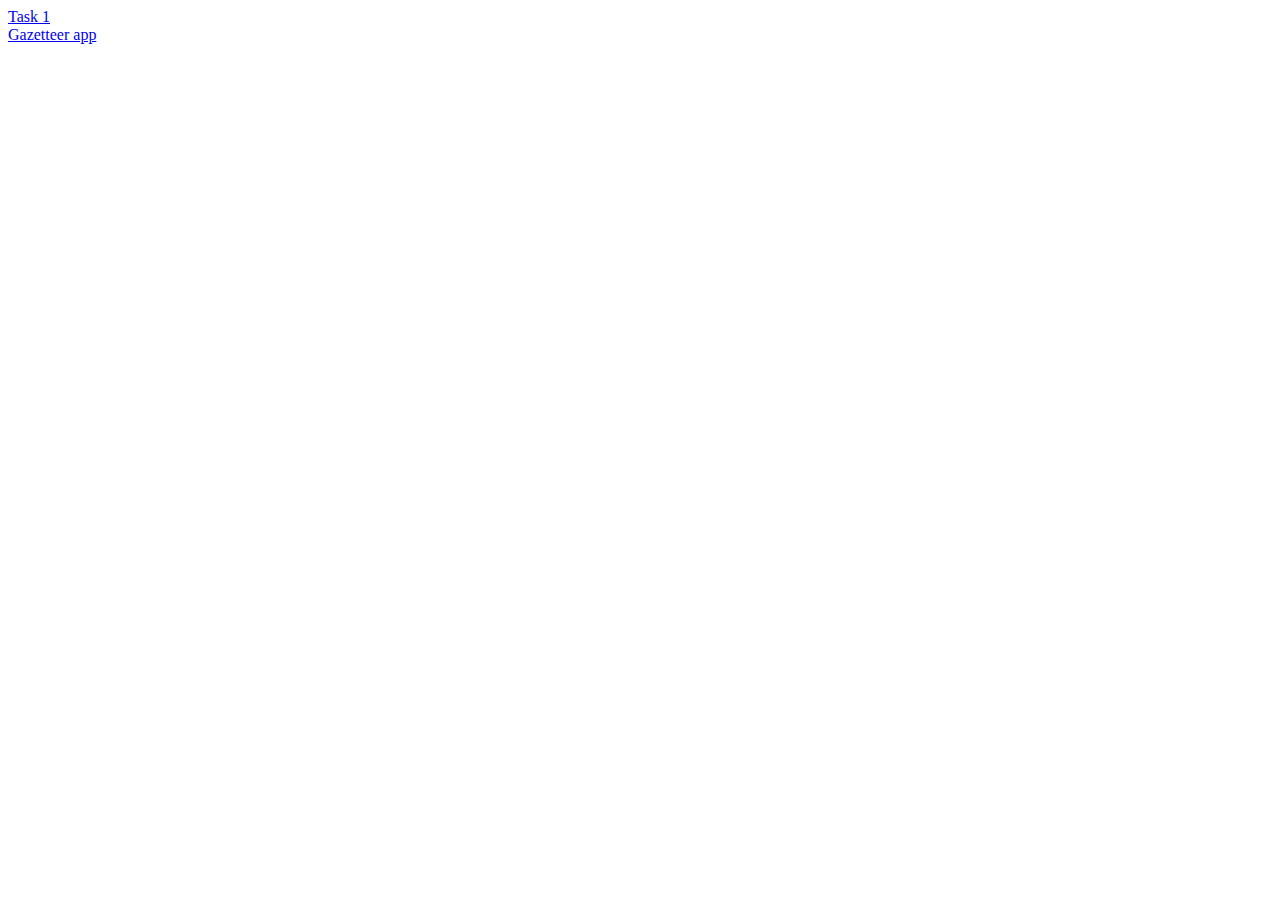
==== index.html @ db3f6756 "Initial commit" ====
<!DOCTYPE html>
<html lang="en">
<head>
    <meta charset="UTF-8">
    <meta http-equiv="X-UA-Compatible" content="IE=edge">
    <meta name="viewport" content="width=device-width, initial-scale=1.0">
    <title>Document</title>
</head>
<body>
    <a href="task1/index.html">Task 1</a>
    <br>
    <a href="gazetteer/index.html">Gazetteer app</a>
</body>
</html>
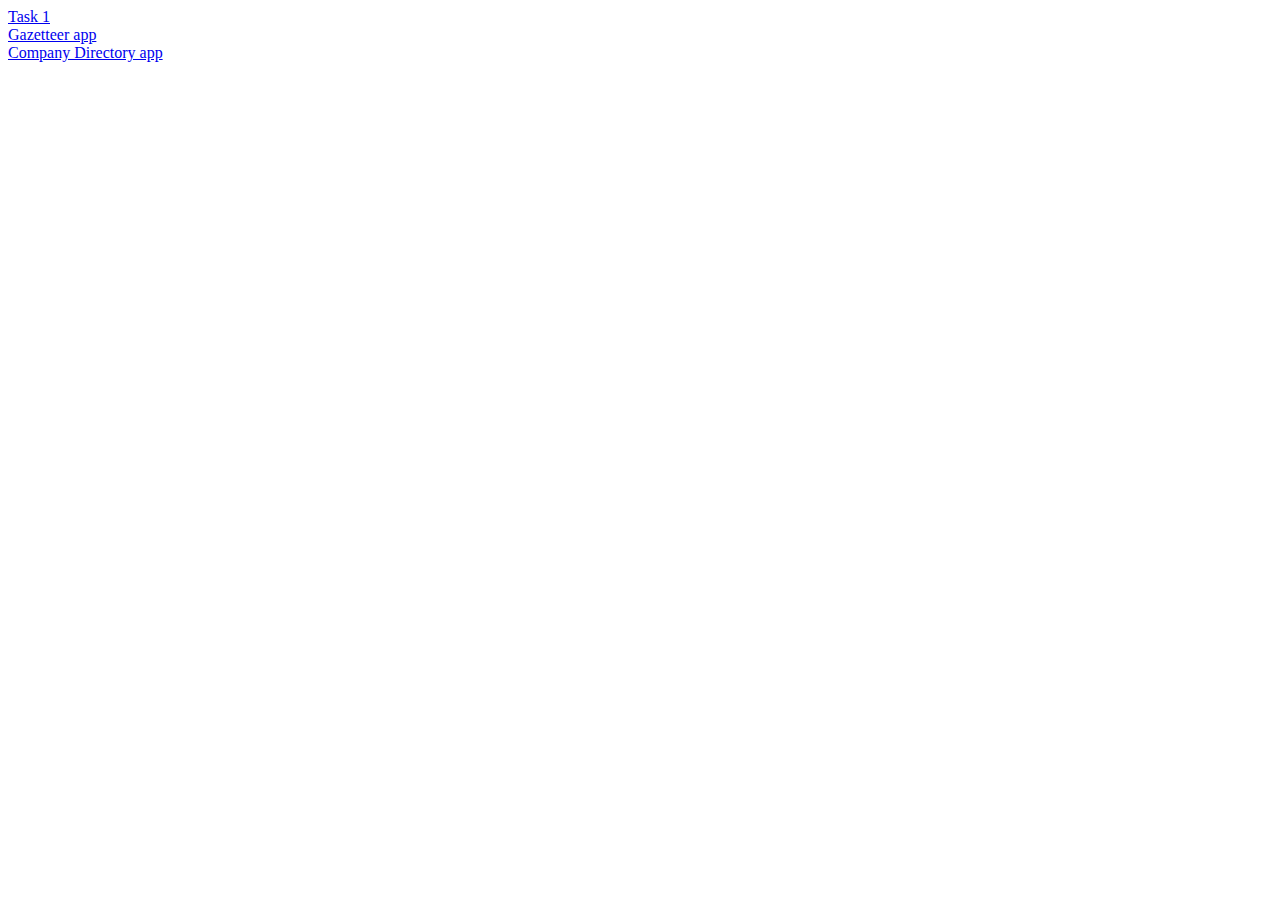
==== commit e473dfc3: "update homepage" ====
--- a/index.html
+++ b/index.html
@@ -7,8 +7,10 @@
     <title>Document</title>
 </head>
 <body>
-    <a href="task1/index.html">Task 1</a>
+    <a href="initialproject/index.html">Task 1</a>
     <br>
-    <a href="gazetteer/index.html">Gazetteer app</a>
+    <a href="gazetteerproject/index.html">Gazetteer app</a>
+    <br>
+    <a href="directoryproject/index.html">Company Directory app</a>
 </body>
 </html>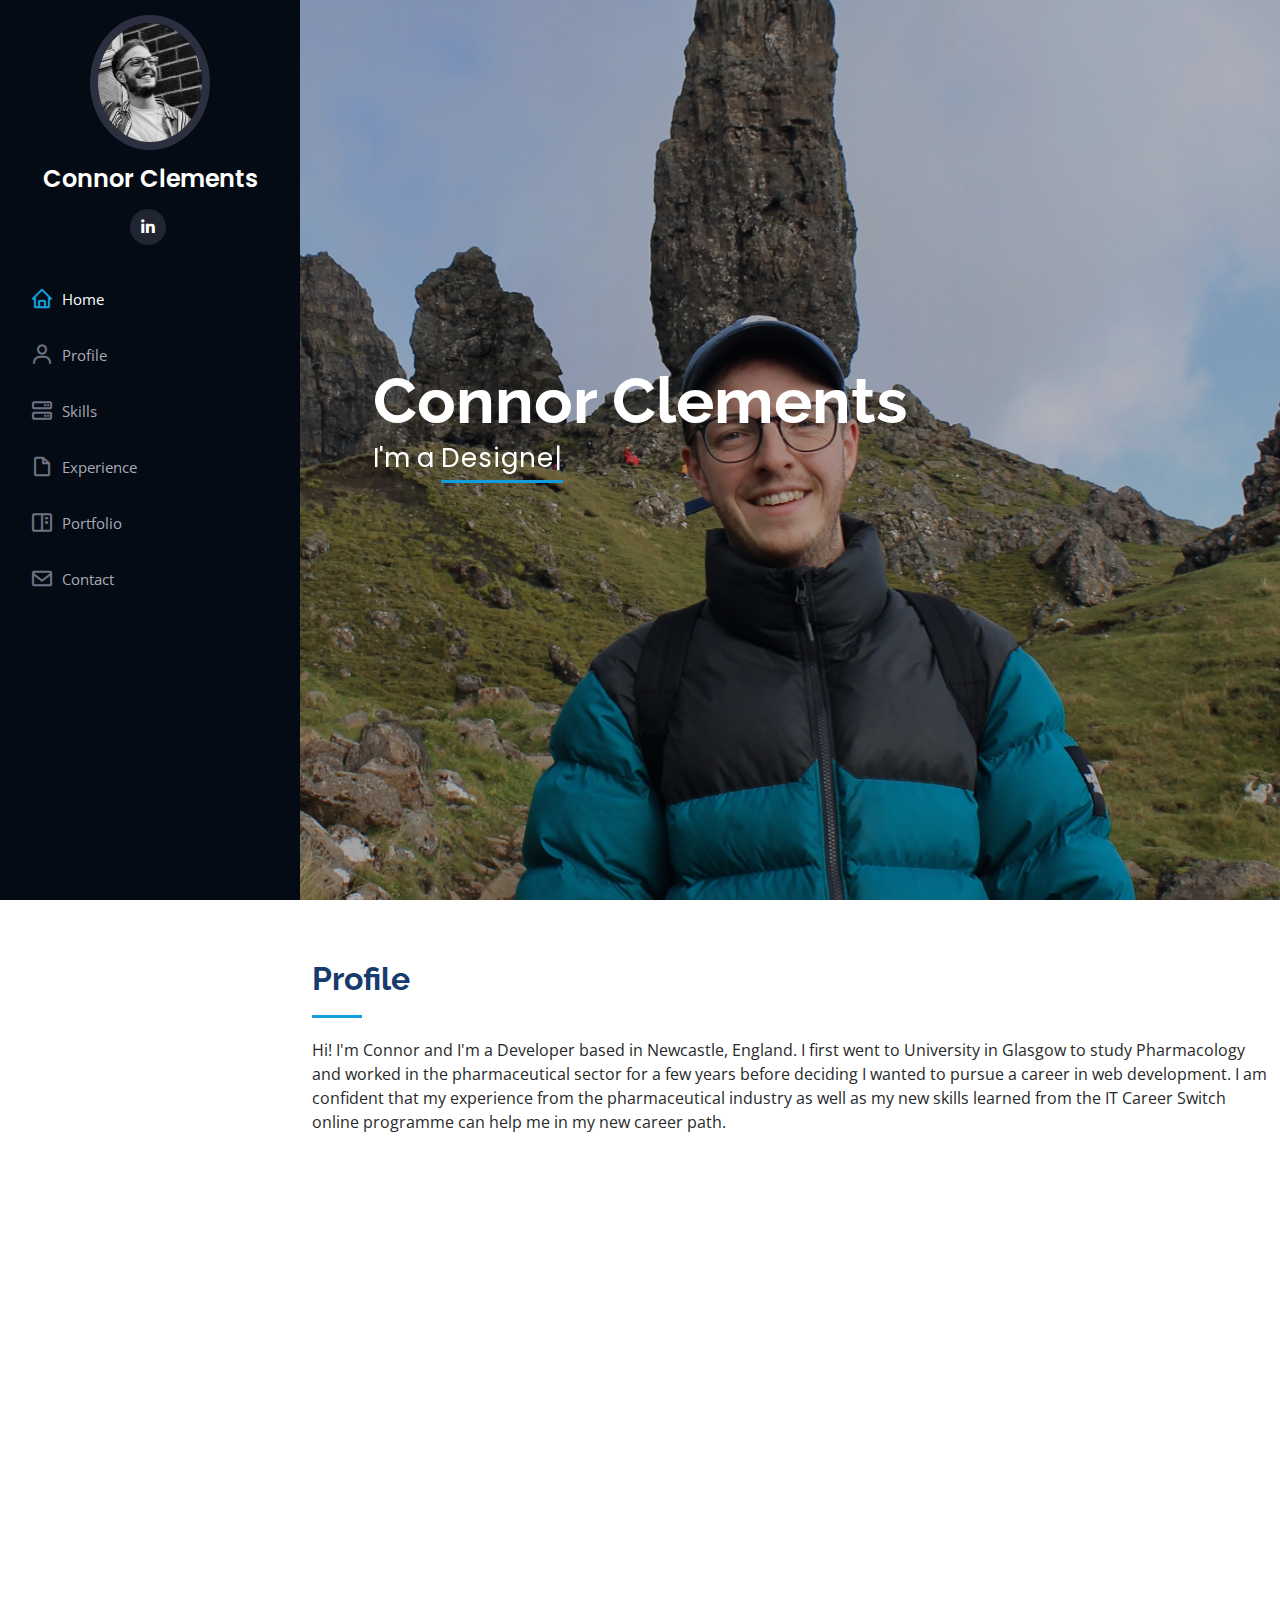
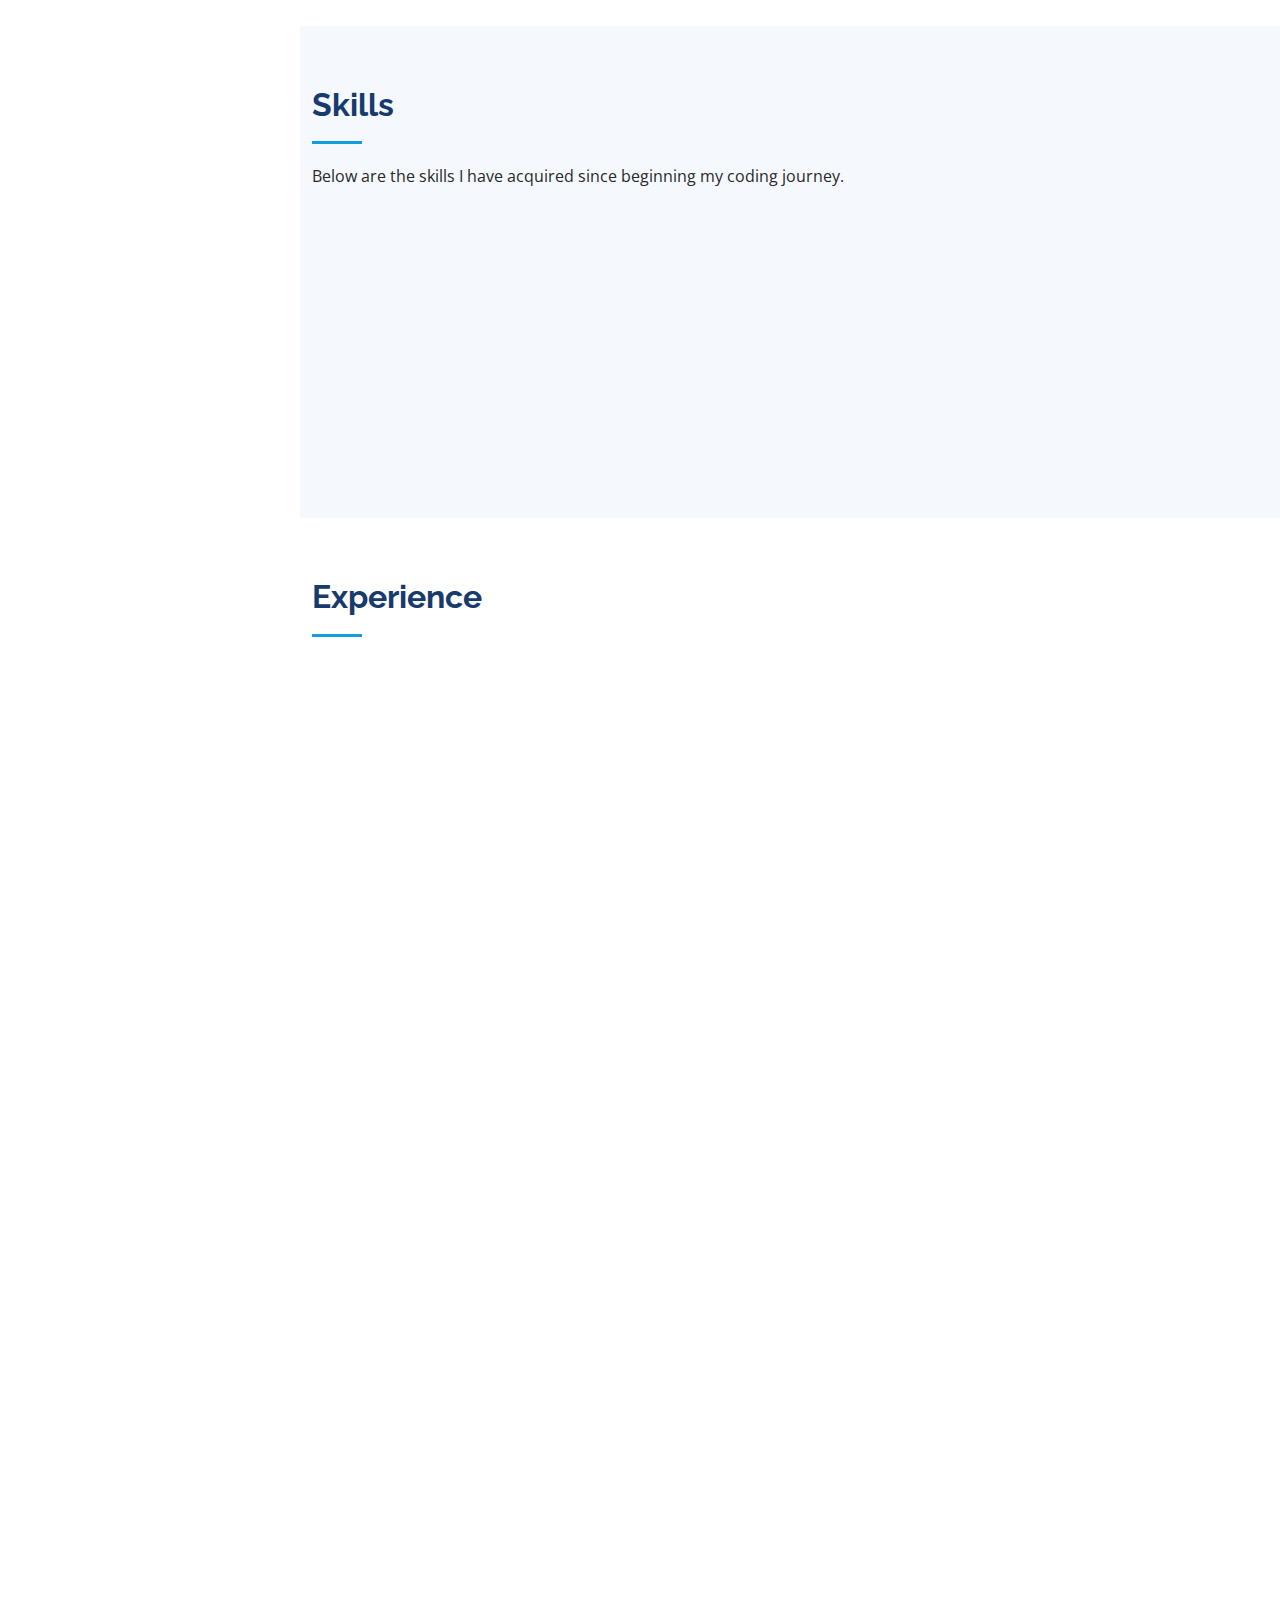
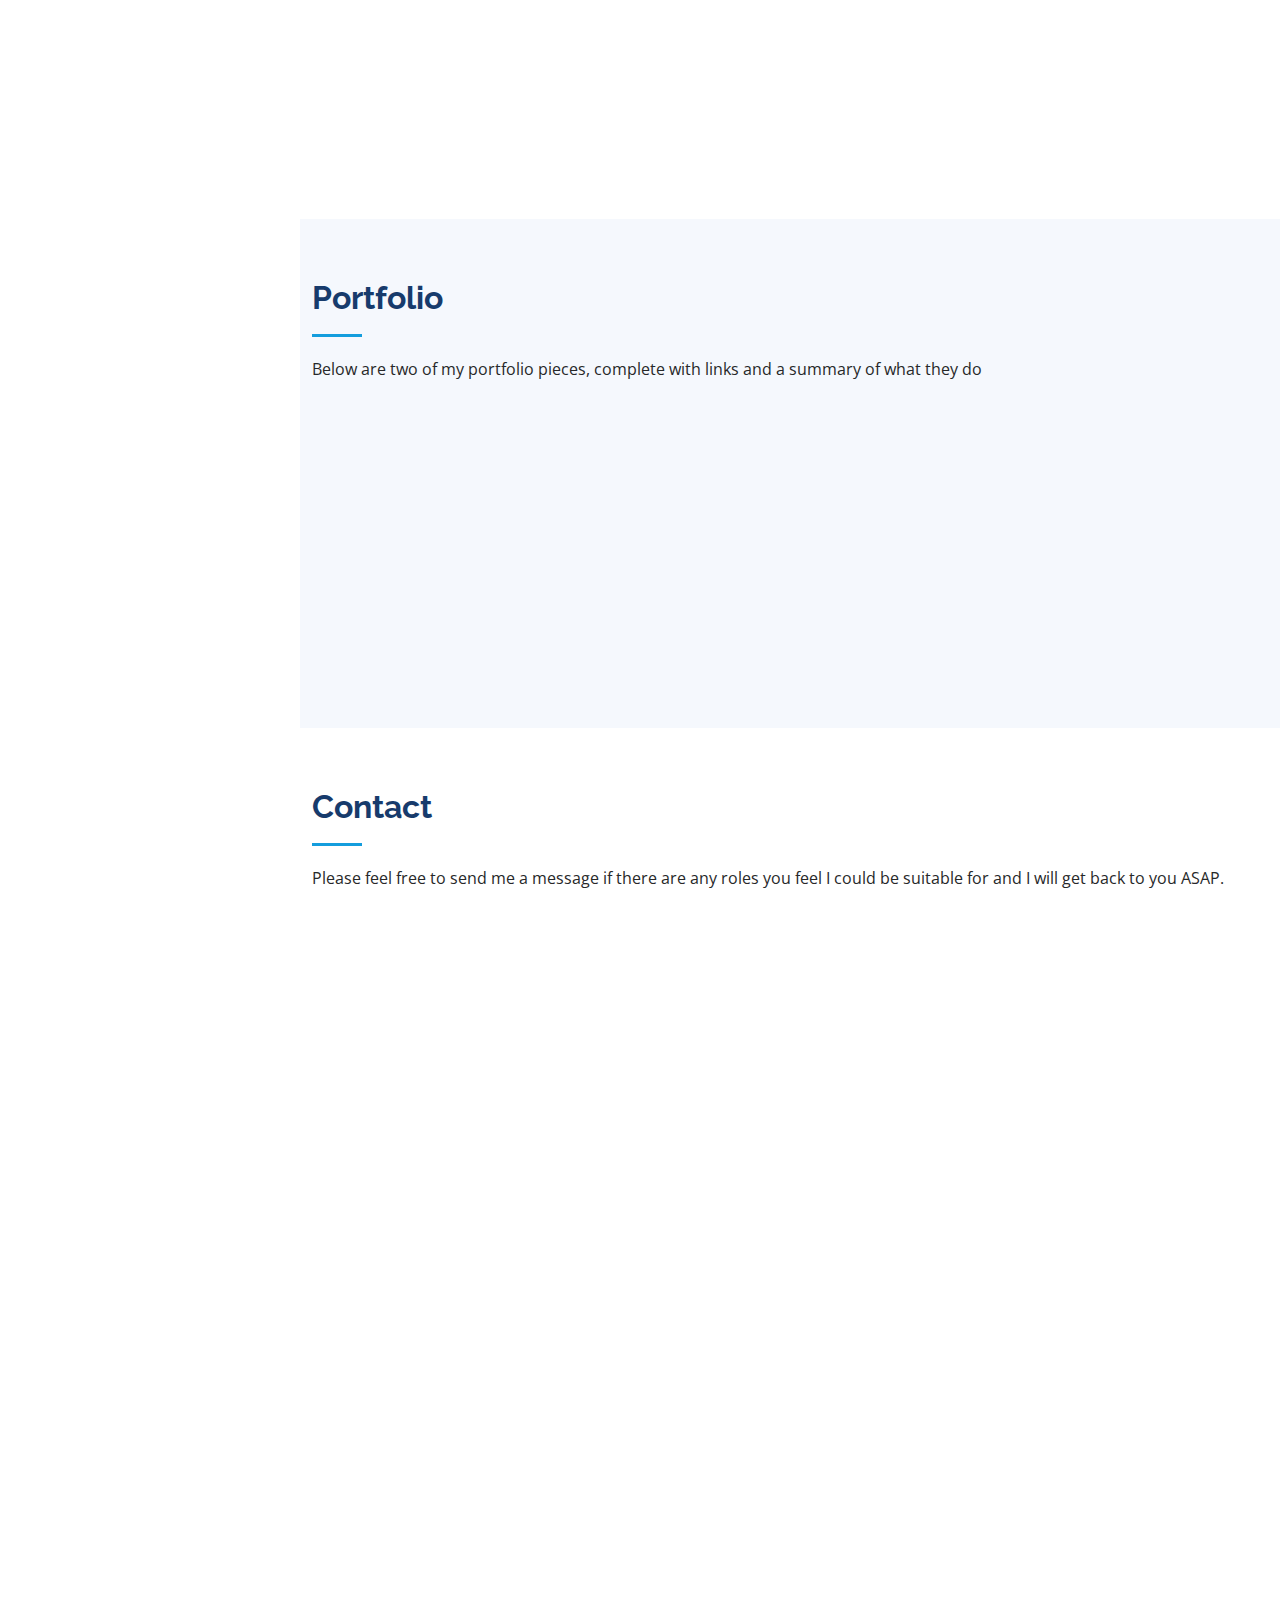
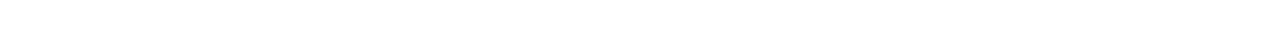
==== commit b1e832ec: "adding showcase site" ====
--- a/index.html
+++ b/index.html
@@ -1,16 +1,396 @@
 <!DOCTYPE html>
 <html lang="en">
+
 <head>
-    <meta charset="UTF-8">
-    <meta http-equiv="X-UA-Compatible" content="IE=edge">
-    <meta name="viewport" content="width=device-width, initial-scale=1.0">
-    <title>Document</title>
+  <meta charset="utf-8">
+  <meta content="width=device-width, initial-scale=1.0" name="viewport">
+
+  <title>Connor Clements - Portfolio Website</title>
+  <meta content="" name="description">
+  <meta content="" name="keywords">
+
+  <!-- Favicons -->
+  <link href="assets/img/favicon.png" rel="icon">
+  <link href="assets/img/apple-touch-icon.png" rel="apple-touch-icon">
+
+  <!-- Google Fonts -->
+  <link href="https://fonts.googleapis.com/css?family=Open+Sans:300,300i,400,400i,600,600i,700,700i|Raleway:300,300i,400,400i,500,500i,600,600i,700,700i|Poppins:300,300i,400,400i,500,500i,600,600i,700,700i" rel="stylesheet">
+
+  <!-- Vendor CSS Files -->
+  <link href="assets/vendor/aos/aos.css" rel="stylesheet">
+  <link href="assets/vendor/bootstrap/css/bootstrap.min.css" rel="stylesheet">
+  <link href="assets/vendor/bootstrap-icons/bootstrap-icons.css" rel="stylesheet">
+  <link href="assets/vendor/boxicons/css/boxicons.min.css" rel="stylesheet">
+  <link href="assets/vendor/glightbox/css/glightbox.min.css" rel="stylesheet">
+  <link href="assets/vendor/swiper/swiper-bundle.min.css" rel="stylesheet">
+  <link href="assets/css/style.css" rel="stylesheet">
 </head>
+
 <body>
-    <a href="initialproject/index.html">Task 1</a>
-    <br>
-    <a href="gazetteerproject/index.html">Gazetteer app</a>
-    <br>
-    <a href="directoryproject/index.html">Company Directory app</a>
+
+  <!-- ======= Mobile nav toggle button ======= -->
+  <i class="bi bi-list mobile-nav-toggle d-xl-none"></i>
+
+  <!-- ======= Header ======= -->
+  <header id="header">
+    <div class="d-flex flex-column">
+
+      <div class="profile">
+        <img src="assets/img/profile-img.jpg" alt="" class="img-fluid rounded-circle">
+        <h1 class="text-light"><a href="index.html">Connor Clements</a></h1>
+        <div class="social-links mt-3 text-center">
+          <a href="https://www.linkedin.com/in/connor-clements-4b74a1127/" target="_blank" class="linkedin"><i class="bx bxl-linkedin"></i></a>
+        </div>
+      </div>
+
+      <nav id="navbar" class="nav-menu navbar">
+        <ul>
+          <li><a href="#hero" class="nav-link scrollto active"><i class="bx bx-home"></i> <span>Home</span></a></li>
+          <li><a href="#profile" class="nav-link scrollto"><i class="bx bx-user"></i> <span>Profile</span></a></li>
+          <li><a href="#skills" class="nav-link scrollto"><i class="bx bx-server"></i> <span>Skills</span></a></li>
+          <li><a href="#experience" class="nav-link scrollto"><i class="bx bx-file-blank"></i> <span>Experience</span></a></li>
+          <li><a href="#portfolio" class="nav-link scrollto"><i class="bx bx-book-content"></i> <span>Portfolio</span></a></li>
+          <li><a href="#contact" class="nav-link scrollto"><i class="bx bx-envelope"></i> <span>Contact</span></a></li>
+        </ul>
+      </nav><!-- .nav-menu -->
+    </div>
+  </header><!-- End Header -->
+
+  <!-- ======= Hero Section ======= -->
+  <section id="hero" class="d-flex flex-column justify-content-center align-items-center">
+    <div class="hero-container" data-aos="fade-in">
+      <h1>Connor Clements</h1>
+      <p>I'm a <span class="typed" data-typed-items="Designer, Developer,"></span></p>
+    </div>
+  </section><!-- End Hero -->
+
+  <main id="main">
+
+    <!-- ======= About Section ======= -->
+    <section id="profile" class="profile">
+      <div class="container">
+
+        <div class="section-title">
+          <h2>Profile</h2>
+          <p>Hi! I'm Connor and I'm a Developer based in Newcastle, England. I first went to University in Glasgow to study Pharmacology and worked in the pharmaceutical sector for a few years before deciding I wanted to pursue a career in web development. I am confident that my experience from the pharmaceutical industry as well as my new skills learned from the IT Career Switch online programme can help me in my new career path.</p>
+        </div>
+
+        <div class="row">
+          <div class="col-lg-4" data-aos="fade-right">
+            <img src="assets/img/profile-img.jpg" class="img-fluid" alt="">
+          </div>
+          <div class="col-lg-8 pt-4 pt-lg-0 content" data-aos="fade-left">
+            <h3>Web Developer</h3>
+            <p class="fst-italic">
+              Below are a few facts about myself.
+            </p>
+            <div class="row">
+              <div class="col-lg-6">
+                <ul style="list-style-type: none;">
+                  <li><i class="bi bi-chevron-right"></i> <strong>Birthday:</strong> <span>19th February 1993</span></li>
+                  <li><i class="bi bi-chevron-right"></i> <strong>Website:</strong> <span>connorclements.co.uk</span></li>
+                  <li><i class="bi bi-chevron-right"></i> <strong>Phone:</strong> <span>+44 795528014</span></li>
+                  <li><i class="bi bi-chevron-right"></i> <strong>City:</strong> <span>Newcastle, England</span></li>
+                </ul>
+              </div>
+              <div class="col-lg-6">
+                <ul style="list-style-type: none;">
+                  <li><i class="bi bi-chevron-right"></i> <strong>Age:</strong> <span>28</span></li>
+                  <li><i class="bi bi-chevron-right"></i> <strong>Degrees:</strong> <span>Biochemistry and Pharmacology BSc (Hons), Life Sciences MSc</span></li>
+                  <li><i class="bi bi-chevron-right"></i> <strong>Email:</strong> <span>connor.clements@live.co.uk</span></li>
+                </ul>
+              </div>
+            </div>
+            <p>
+              In addition to the above, I spend alot of my free time with my friends and family. I am a keen runner and gym-goer, and I have signed up for the 2021 Edinburgh Marathon. Being from Scotland, I also love hiking in my spare time (weather permitting!). I like watching most sports, but in particular football, basketball, boxing and MMA. I also love reading, gaming, going to the cinema, and collecting trainers. 
+            </p>
+          </div>
+        </div>
+
+      </div>
+    </section><!-- End About Section -->
+    
+    <!-- ======= Skills Section ======= -->
+    <section id="skills" class="skills section-bg">
+      <div class="container">
+
+        <div class="section-title">
+          <h2>Skills</h2>
+          <p>Below are the skills I have acquired since beginning my coding journey. </p>
+        </div>
+
+        <div class="row skills-content">
+
+          <div class="col-lg-6" data-aos="fade-up">
+
+            <div class="progress">
+              <span class="skill">HTML <i class="val">90%</i></span>
+              <div class="progress-bar-wrap">
+                <div class="progress-bar" role="progressbar" aria-valuenow="90" aria-valuemin="0" aria-valuemax="100"></div>
+              </div>
+            </div>
+
+            <div class="progress">
+              <span class="skill">CSS <i class="val">90%</i></span>
+              <div class="progress-bar-wrap">
+                <div class="progress-bar" role="progressbar" aria-valuenow="90" aria-valuemin="0" aria-valuemax="100"></div>
+              </div>
+            </div>
+
+            <div class="progress">
+              <span class="skill">JavaScript <i class="val">80%</i></span>
+              <div class="progress-bar-wrap">
+                <div class="progress-bar" role="progressbar" aria-valuenow="80" aria-valuemin="0" aria-valuemax="100"></div>
+              </div>
+            </div>
+
+            <div class="progress">
+              <span class="skill">SQL <i class="val">80%</i></span>
+              <div class="progress-bar-wrap">
+                <div class="progress-bar" role="progressbar" aria-valuenow="80" aria-valuemin="0" aria-valuemax="100"></div>
+              </div>
+            </div>
+
+          </div>
+
+          <div class="col-lg-6" data-aos="fade-up" data-aos-delay="100">
+
+            <div class="progress">
+              <span class="skill">PHP <i class="val">80%</i></span>
+              <div class="progress-bar-wrap">
+                <div class="progress-bar" role="progressbar" aria-valuenow="80" aria-valuemin="0" aria-valuemax="100"></div>
+              </div>
+            </div>
+
+            <div class="progress">
+              <span class="skill">Java <i class="val">50%</i></span>
+              <div class="progress-bar-wrap">
+                <div class="progress-bar" role="progressbar" aria-valuenow="50" aria-valuemin="0" aria-valuemax="100"></div>
+              </div>
+            </div>
+
+            <div class="progress">
+              <span class="skill">C# <i class="val">50%</i></span>
+              <div class="progress-bar-wrap">
+                <div class="progress-bar" role="progressbar" aria-valuenow="50" aria-valuemin="0" aria-valuemax="100"></div>
+              </div>
+            </div>
+
+            <div class="progress">
+              <span class="skill">Python <i class="val">50%</i></span>
+              <div class="progress-bar-wrap">
+                <div class="progress-bar" role="progressbar" aria-valuenow="50" aria-valuemin="0" aria-valuemax="100"></div>
+              </div>
+            </div>
+
+          </div>
+
+        </div>
+
+      </div>
+    </section><!-- End Skills Section -->
+
+    <!-- ======= Resume Section ======= -->
+    <section id="experience" class="resume">
+      <div class="container">
+
+        <div class="section-title">
+          <h2>Experience</h2>
+          <p></p>
+        </div>
+
+        <div class="row">
+          <div class="col-lg-6" data-aos="fade-up">
+            <h3 class="resume-title">Employment Summary</h3>
+            <div class="resume-item pb-0">
+              <h4>Connor Clements</h4>
+              <p><em>A hard-working and highly motivated Junior Developer, I began coding in October 2020. I also have experience in the pharmaceutical sector and I worked at Mctear's Auction House for 9 years while I was at school/university.</em></p>
+              <ul>
+                <li>Newcastle, England</li>
+                <li>+44 795528014</li>
+                <li>connor.clements@live.co.uk</li>
+              </ul>
+            </div>
+
+            <h3 class="resume-title">Education</h3>
+            <div class="resume-item">
+              <h4>Life Sciences MSc</h4>
+              <h5>Sep 2015 - Jan 2017</h5>
+              <p><em>Glasgow Caledonian University, Glasgow, Scotland</em></p>
+              <p>My dissertation was titled <em>'The effect of transcription factor Evi1 on enzyme carbonic anhydrase III activity in Rat1 fibroblast cells'</em>. I also received a Post Experience Certificate in Diabetes Care, which doubled as one of my core modules.</p>
+            </div>
+            <div class="resume-item">
+              <h4>Biochemistry &amp; Pharmacology BSc(Hons)</h4>
+              <h5>Sep 2010 - Jun 2014</h5>
+              <p><em>Strathclyde University, Glasgow, Scotland</em></p>
+              <p>My undergraduate dissertation was on <em>'The use of natural products as contraceptives in developing countries'</em>.</p>
+            </div>
+            <div class="resume-item">
+              <h4>Higher Education</h4>
+              <h5>2004 - 2010</h5>
+              <p><em>Greenock Academy, Greenock, Scotland</em></p>
+              <p>Higher grades obtained included Modern Studies, Computing (both A’s), Biology, Chemistry, English, Maths and PE (all B’s).</p>
+            </div>
+          </div>
+          <div class="col-lg-6" data-aos="fade-up" data-aos-delay="100">
+            <h3 class="resume-title">Professional Experience</h3>
+            <div class="resume-item">
+              <h4>Senior Lab Technician</h4>
+              <h5>Sep 2019 - Oct 2020</h5>
+              <h4>Analytical Lab Technician</h4>
+              <h5>Jan 2019 - Sep 2019</h5>
+              <h4>Lab Assistant</h4>
+              <h5>Feb 2018 - Jan 2019</h5>
+              <p><em>Merck SAFC, Irvine, Scotland</em></p>
+              <ul>
+                <li>Supervising and scheduling technicians within the lab to perform various testing on raw 	material, custom and catalogue products manufactured by the facility</li>
+                <li>Taking part in investigative work when products did not test to their specification</li>
+                <li>Performing testing on manufactured products, including some being used in the production of the SARS-CoV-2 vaccine</li>
+                <li>Collaborating with different departmental staff on projects and other extra-curricular work</li>
+                <li>Being a member of the Health and Safety team, a Manual Handling trainer and being a part 	of the site’s ‘Hypercare’ additional review team for high-priority products</li>
+                <li>Taking part and supporting in customer audits</li>
+              </ul>
+            </div>
+            <div class="resume-item">
+              <h4>Gallery Porter</h4>
+              <h5>2009 - 2018</h5>
+              <p><em>Mctears Auctioneers, Glasgow, Scotland</em></p>
+              <ul>
+                <li>Cataloguing and inputting antiques online for monthly Antique sales</li>
+                <li>Operating the online bidding platform and phone bidding on behalf of customers</li>
+                <li>Catalogue checking for spelling and description errors</li>
+                <li>Interacting with the public on gallery viewing days</li>
+              </ul>
+            </div>
+          </div>
+        </div>
+
+      </div>
+    </section>
+
+    <!-- ======= Portfolio Section ======= -->
+    <section id="portfolio" class="portfolio section-bg">
+      <div class="container">
+
+        <div class="section-title">
+          <h2>Portfolio</h2>
+          <p>Below are two of my portfolio pieces, complete with links and a summary of what they do</p>
+        </div>
+
+        <div class="row portfolio-container" data-aos="fade-up" data-aos-delay="100">
+
+          <div class="col-lg-4 col-md-6 portfolio-item filter-app">
+            <div class="portfolio-wrap">
+              <img src="assets/img/portfolio/portfolio-1.jpg" class="img-fluid" alt="">
+              <div class="portfolio-links">
+                <a href="assets/img/portfolio/portfolio-1.jpg" data-gallery="portfolioGallery" class="portfolio-lightbox" title="App 1"><i class="bx bx-plus"></i></a>
+                <a href="portfolio-details.html" title="More Details"><i class="bx bx-link"></i></a>
+              </div>
+            </div>
+          </div>
+
+          <div class="col-lg-4 col-md-6 portfolio-item filter-web">
+            <div class="portfolio-wrap">
+              <img src="assets/img/portfolio/portfolio-2.jpg" class="img-fluid" alt="">
+              <div class="portfolio-links">
+                <a href="assets/img/portfolio/portfolio-2.jpg" data-gallery="portfolioGallery" class="portfolio-lightbox" title="Web 3"><i class="bx bx-plus"></i></a>
+                <a href="portfolio-details.html" title="More Details"><i class="bx bx-link"></i></a>
+              </div>
+            </div>
+          </div>
+
+        </div>
+
+      </div>
+    </section><!-- End Portfolio Section -->
+
+    <!-- ======= Contact Section ======= -->
+    <section id="contact" class="contact">
+      <div class="container">
+
+        <div class="section-title">
+          <h2>Contact</h2>
+          <p>Please feel free to send me a message if there are any roles you feel I could be suitable for and I will get back to you ASAP.</p>
+        </div>
+
+        <div class="row" data-aos="fade-in">
+
+          <div class="col-lg-5 d-flex align-items-stretch">
+            <div class="info">
+              <div class="address">
+                <i class="bi bi-geo-alt"></i>
+                <h4>Location:</h4>
+                <p>Newcastle, England</p>
+              </div>
+
+              <div class="email">
+                <i class="bi bi-envelope"></i>
+                <h4>Email:</h4>
+                <p>connor.clements@Live.co.uk</p>
+              </div>
+
+              <div class="phone">
+                <i class="bi bi-phone"></i>
+                <h4>Call:</h4>
+                <p>+44 795528014</p>
+              </div>
+
+            </div>
+
+          </div>
+
+          <div class="col-lg-7 mt-5 mt-lg-0 d-flex align-items-stretch">
+            <form action="forms/contact.php" method="post" role="form" class="php-email-form">
+              <div class="row">
+                <div class="form-group col-md-6">
+                  <label for="name">Your Name</label>
+                  <input type="text" name="name" class="form-control" id="name" required>
+                </div>
+                <div class="form-group col-md-6">
+                  <label for="name">Your Email</label>
+                  <input type="email" class="form-control" name="email" id="email" required>
+                </div>
+              </div>
+              <div class="form-group">
+                <label for="name">Subject</label>
+                <input type="text" class="form-control" name="subject" id="subject" required>
+              </div>
+              <div class="form-group">
+                <label for="name">Message</label>
+                <textarea class="form-control" name="message" rows="10" required></textarea>
+              </div>
+              <div class="my-3">
+                <div class="loading">Loading</div>
+                <div class="error-message"></div>
+                <div class="sent-message">Your message has been sent. Thank you!</div>
+              </div>
+              <div class="text-center"><button type="submit">Send Message</button></div>
+            </form>
+          </div>
+
+        </div>
+
+      </div>
+    </section><!-- End Contact Section -->
+
+  </main><!-- End #main -->
+
+  <a href="#" class="back-to-top d-flex align-items-center justify-content-center"><i class="bi bi-arrow-up-short"></i></a>
+
+  <!-- Vendor JS Files -->
+  <script src="assets/vendor/aos/aos.js"></script>
+  <script src="assets/vendor/bootstrap/js/bootstrap.bundle.min.js"></script>
+  <script src="assets/vendor/glightbox/js/glightbox.min.js"></script>
+  <script src="assets/vendor/isotope-layout/isotope.pkgd.min.js"></script>
+  <script src="assets/vendor/php-email-form/validate.js"></script>
+  <script src="assets/vendor/purecounter/purecounter.js"></script>
+  <script src="assets/vendor/swiper/swiper-bundle.min.js"></script>
+  <script src="assets/vendor/typed.js/typed.min.js"></script>
+  <script src="assets/vendor/waypoints/noframework.waypoints.js"></script>
+
+  <!-- Template Main JS File -->
+  <script src="assets/js/main.js"></script>
+
 </body>
+
 </html>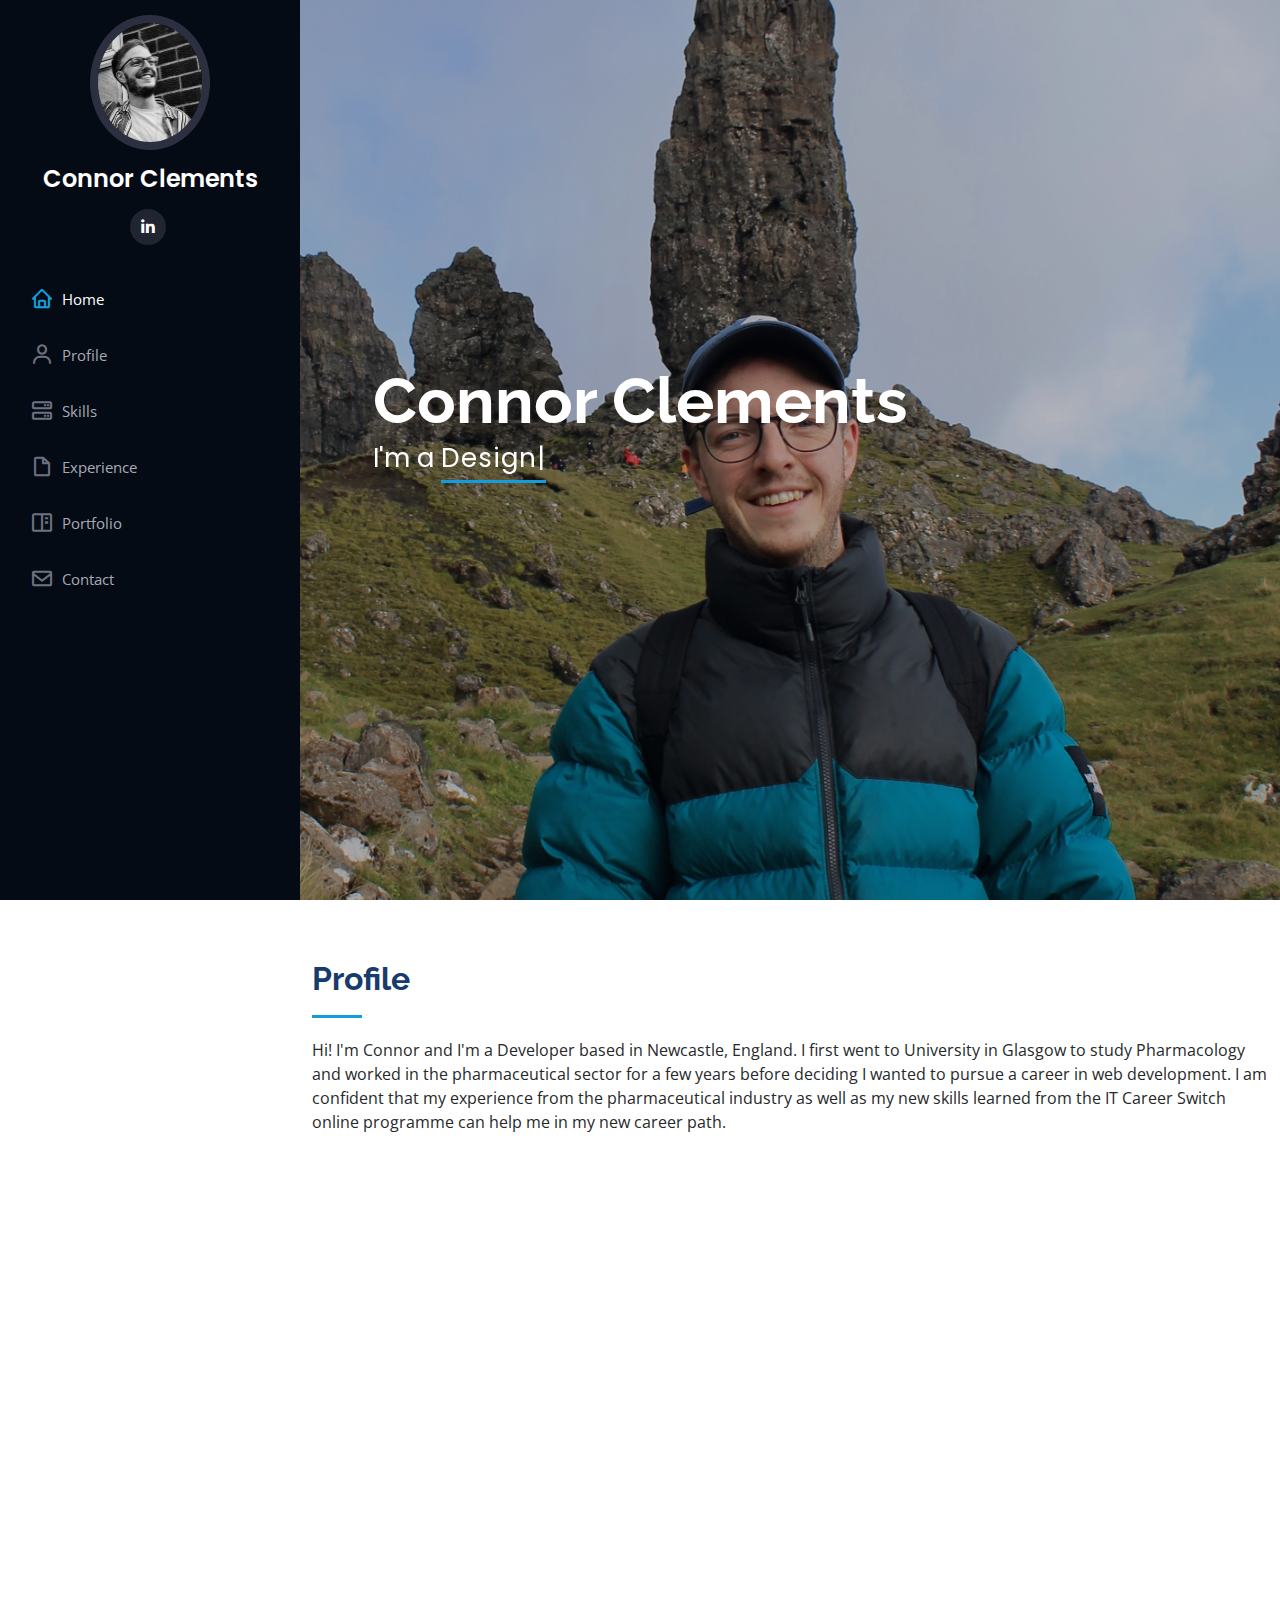
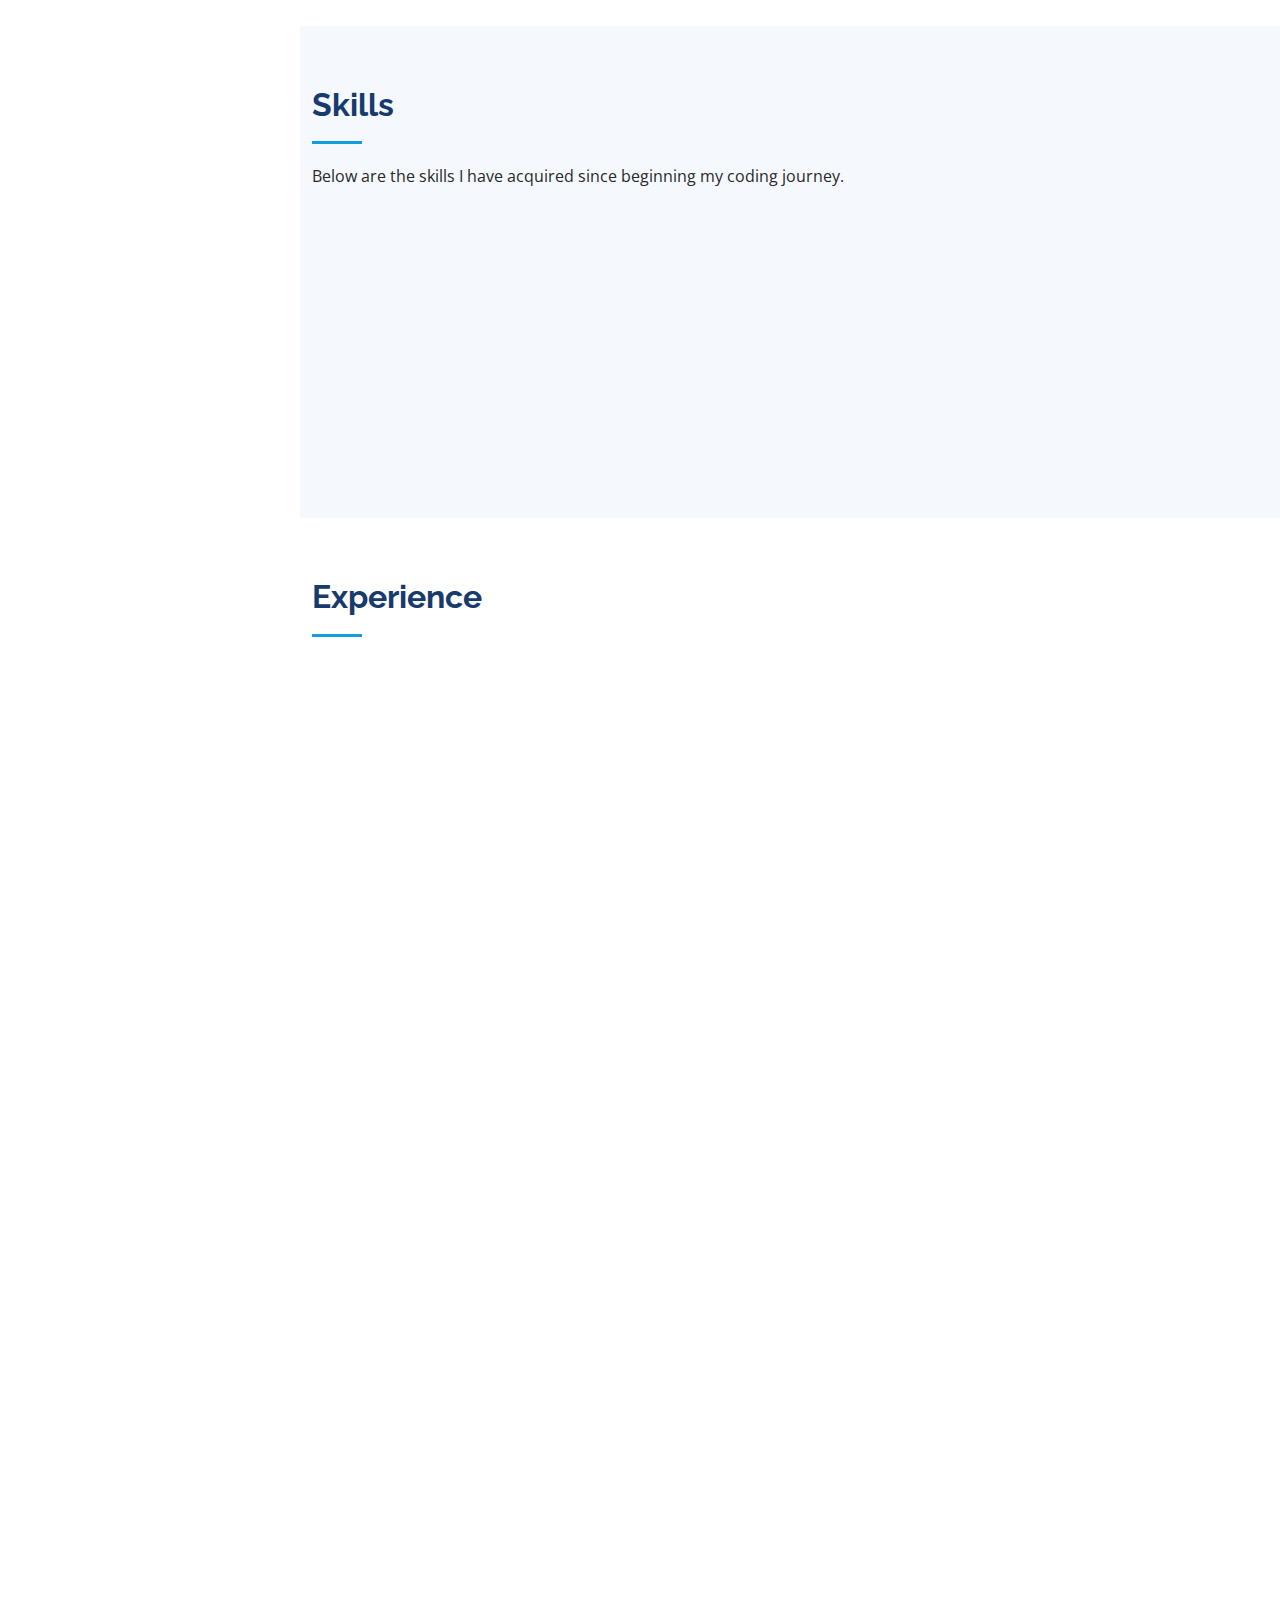
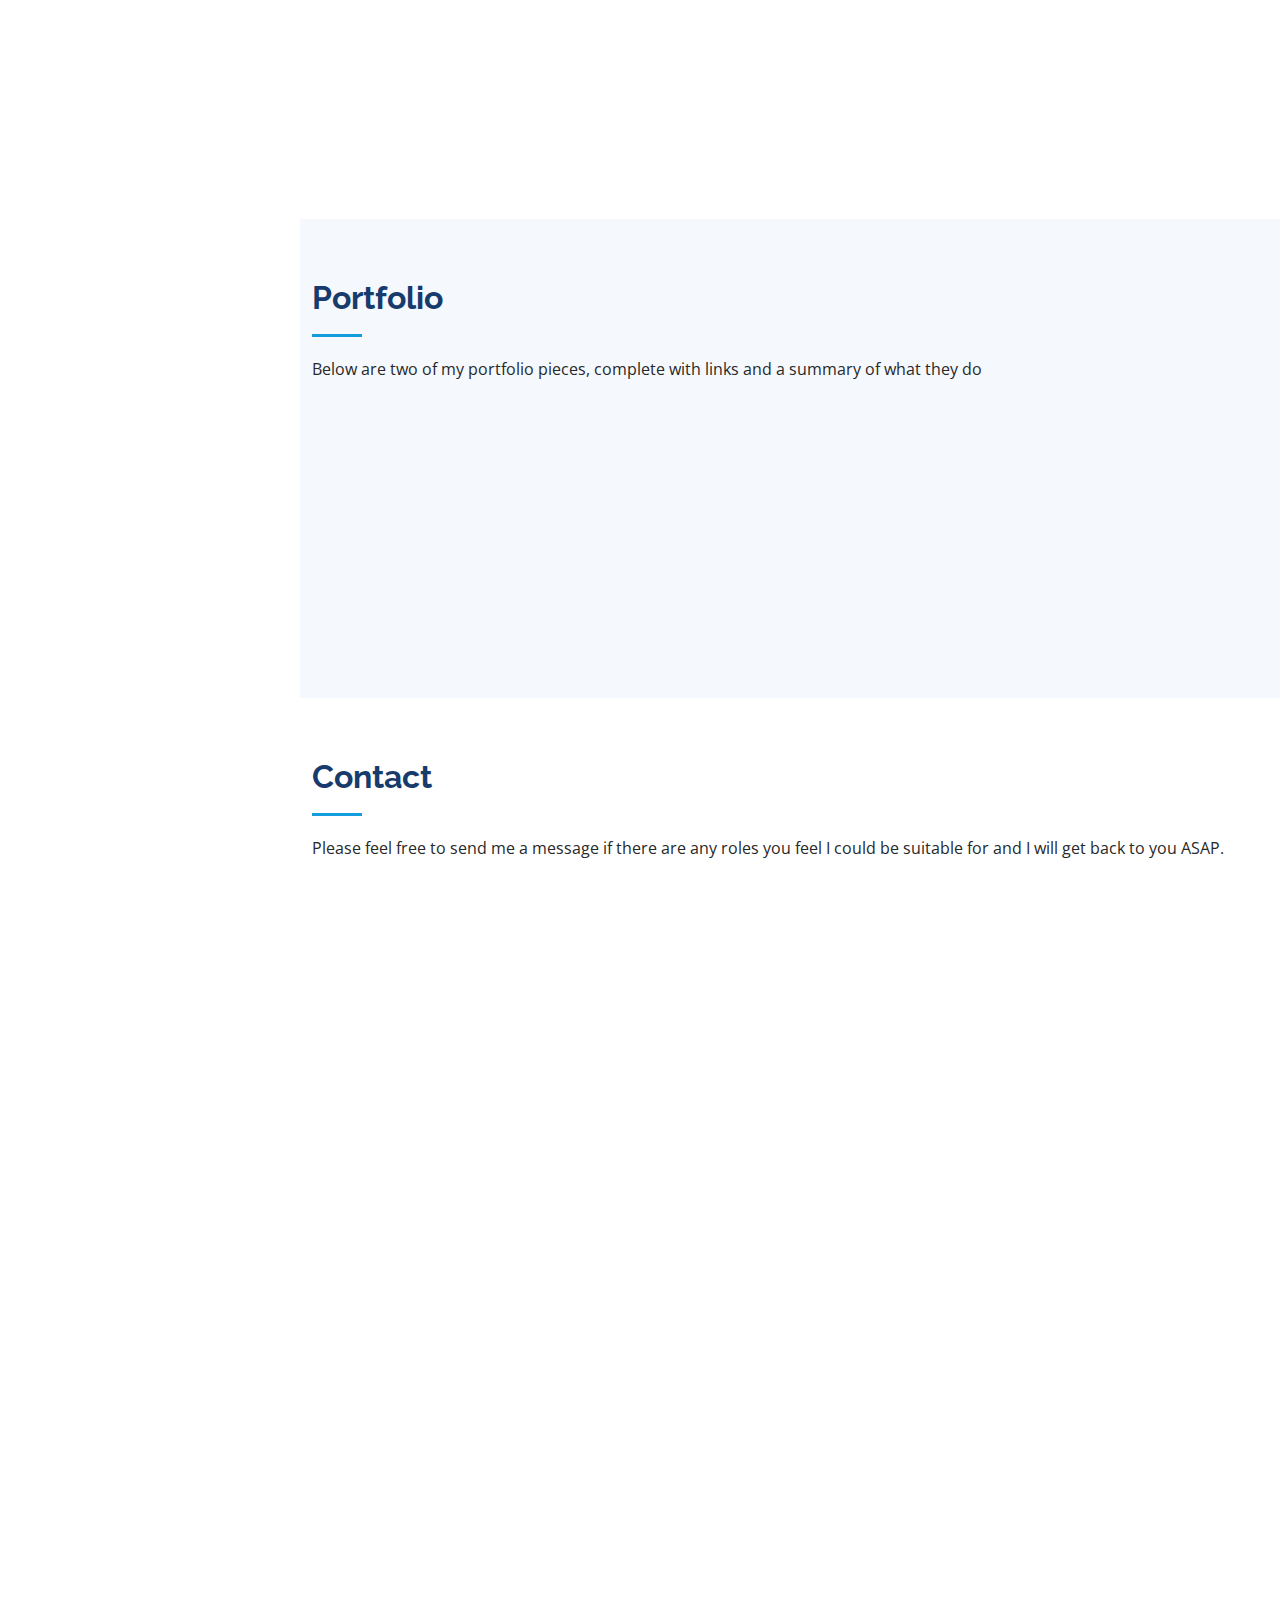
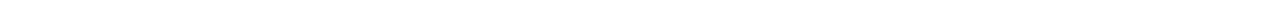
==== commit b4591b80: "portfolio details page updates" ====
--- a/index.html
+++ b/index.html
@@ -277,13 +277,13 @@
           <p>Below are two of my portfolio pieces, complete with links and a summary of what they do</p>
         </div>
 
-        <div class="row portfolio-container" data-aos="fade-up" data-aos-delay="100">
+        <div style="display: flex; flex-direction: row;" class="row portfolio-container" data-aos="fade-up" data-aos-delay="100">
 
           <div class="col-lg-4 col-md-6 portfolio-item filter-app">
             <div class="portfolio-wrap">
-              <img src="assets/img/portfolio/portfolio-1.jpg" class="img-fluid" alt="">
+              <img src="assets/img/portfolio/portfolio-11.png" class="img-fluid" alt="">
               <div class="portfolio-links">
-                <a href="assets/img/portfolio/portfolio-1.jpg" data-gallery="portfolioGallery" class="portfolio-lightbox" title="App 1"><i class="bx bx-plus"></i></a>
+                <a href="assets/img/portfolio/portfolio-11.png" data-gallery="portfolioGallery" class="portfolio-lightbox" title="Gazetteer"><i class="bx bx-plus"></i></a>
                 <a href="portfolio-details.html" title="More Details"><i class="bx bx-link"></i></a>
               </div>
             </div>
@@ -291,10 +291,10 @@
 
           <div class="col-lg-4 col-md-6 portfolio-item filter-web">
             <div class="portfolio-wrap">
-              <img src="assets/img/portfolio/portfolio-2.jpg" class="img-fluid" alt="">
+              <img src="assets/img/portfolio/portfolio-17.png" class="img-fluid" alt="">
               <div class="portfolio-links">
-                <a href="assets/img/portfolio/portfolio-2.jpg" data-gallery="portfolioGallery" class="portfolio-lightbox" title="Web 3"><i class="bx bx-plus"></i></a>
-                <a href="portfolio-details.html" title="More Details"><i class="bx bx-link"></i></a>
+                <a href="assets/img/portfolio/portfolio-17.png" data-gallery="portfolioGallery" class="portfolio-lightbox" title="Company Directory"><i class="bx bx-plus"></i></a>
+                <a href="portfolio-details2.html" title="More Details"><i class="bx bx-link"></i></a>
               </div>
             </div>
           </div>
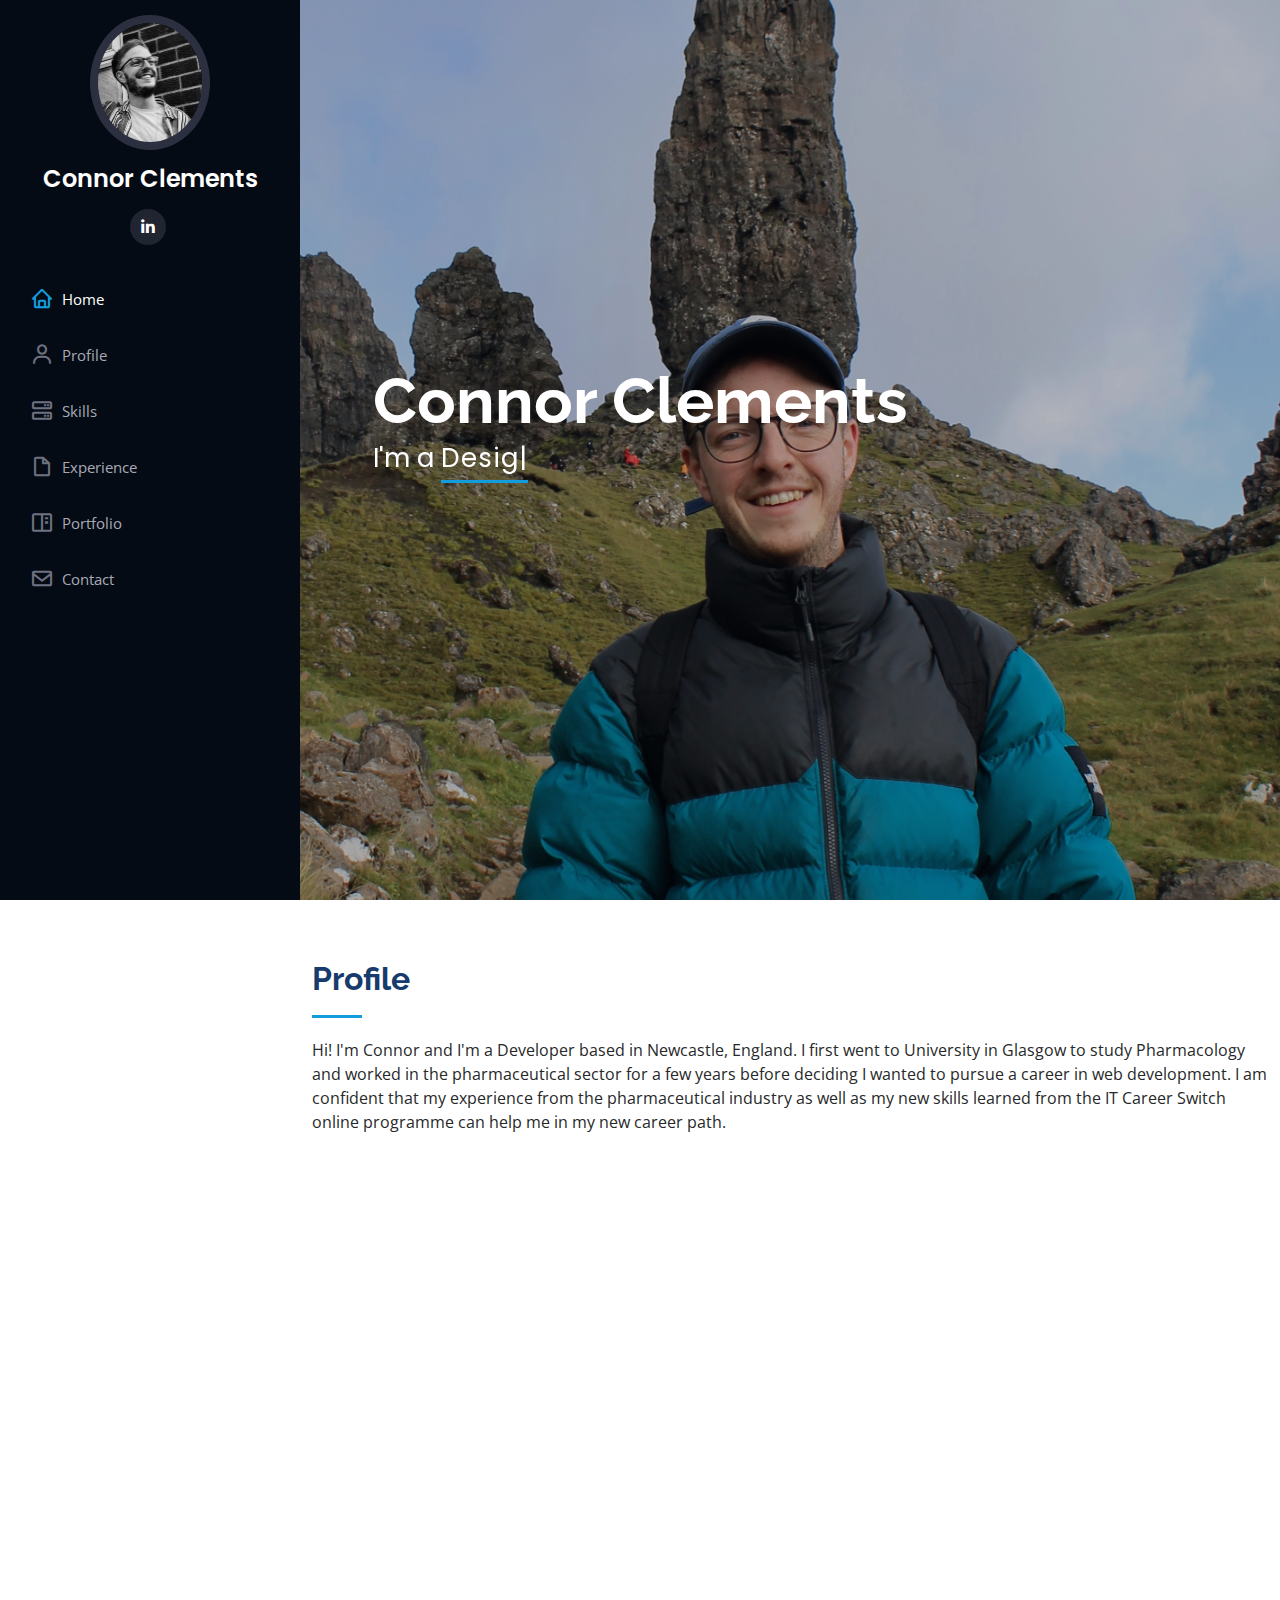
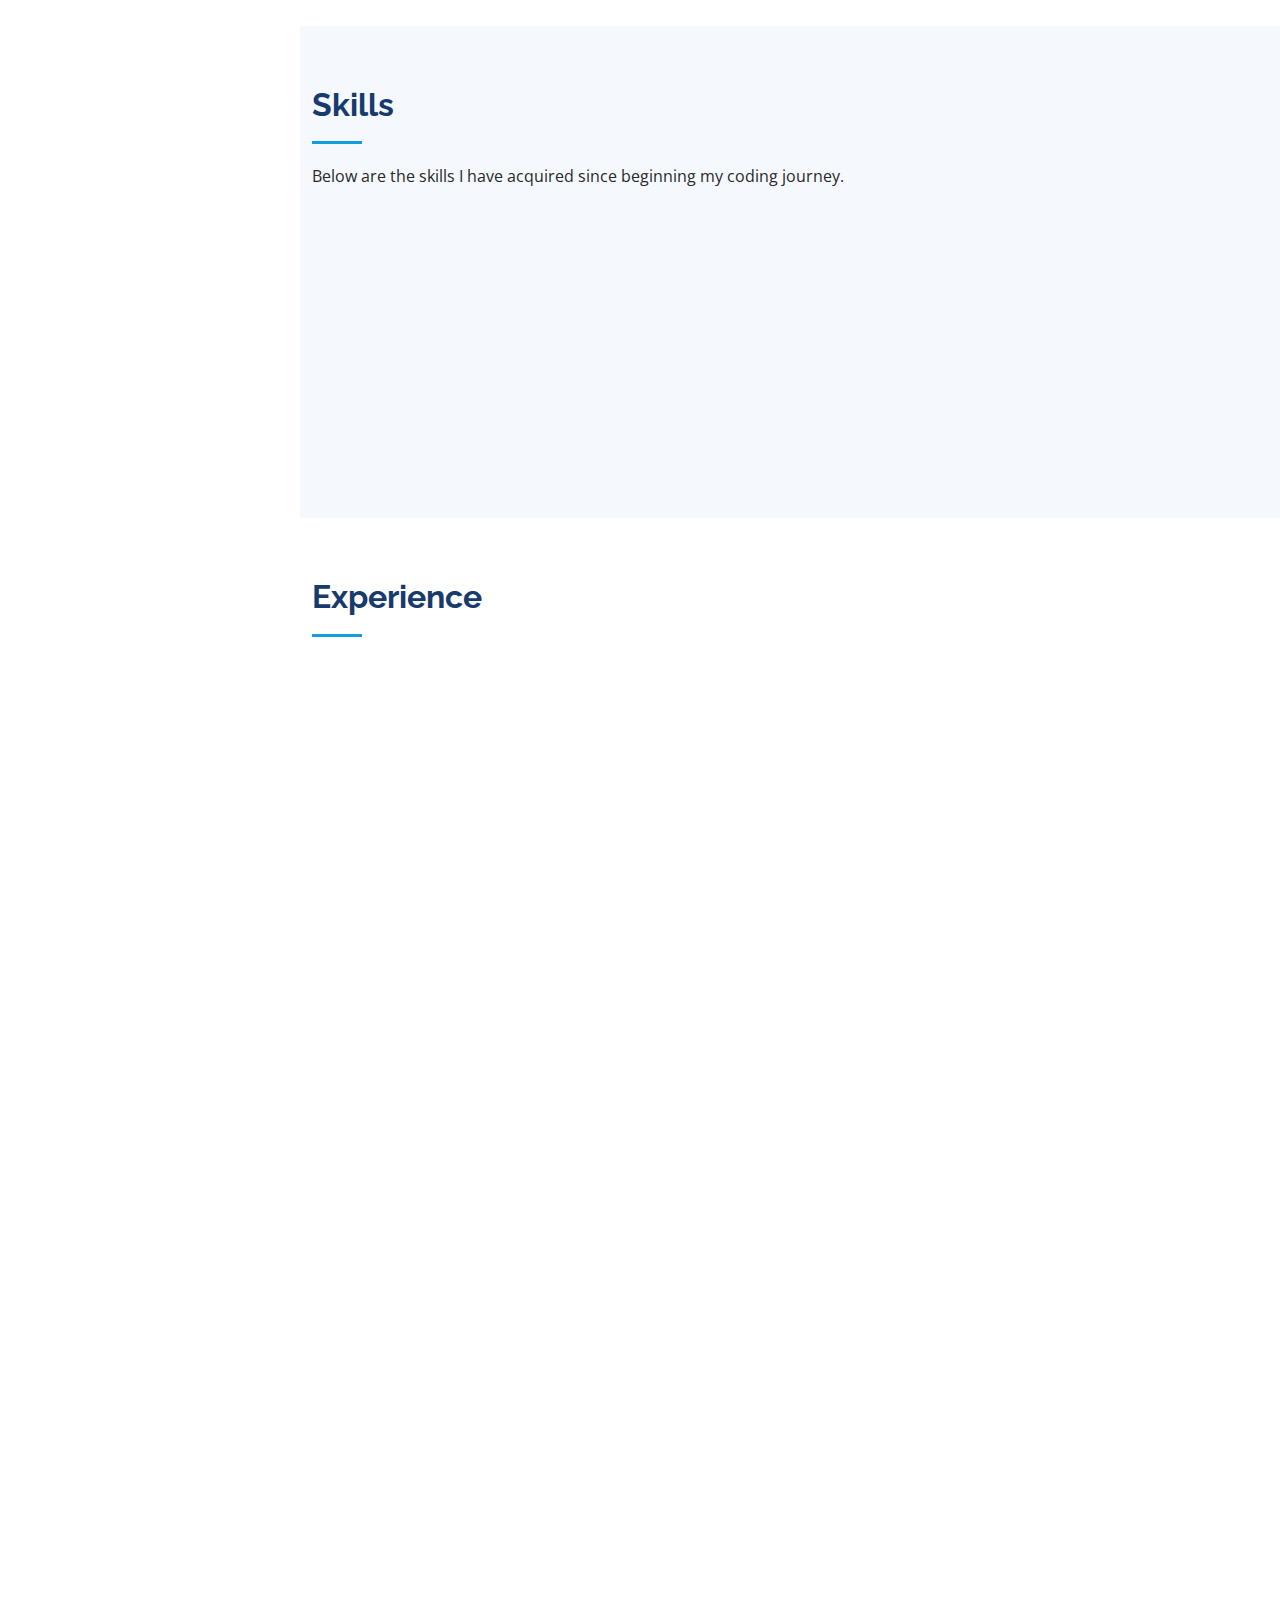
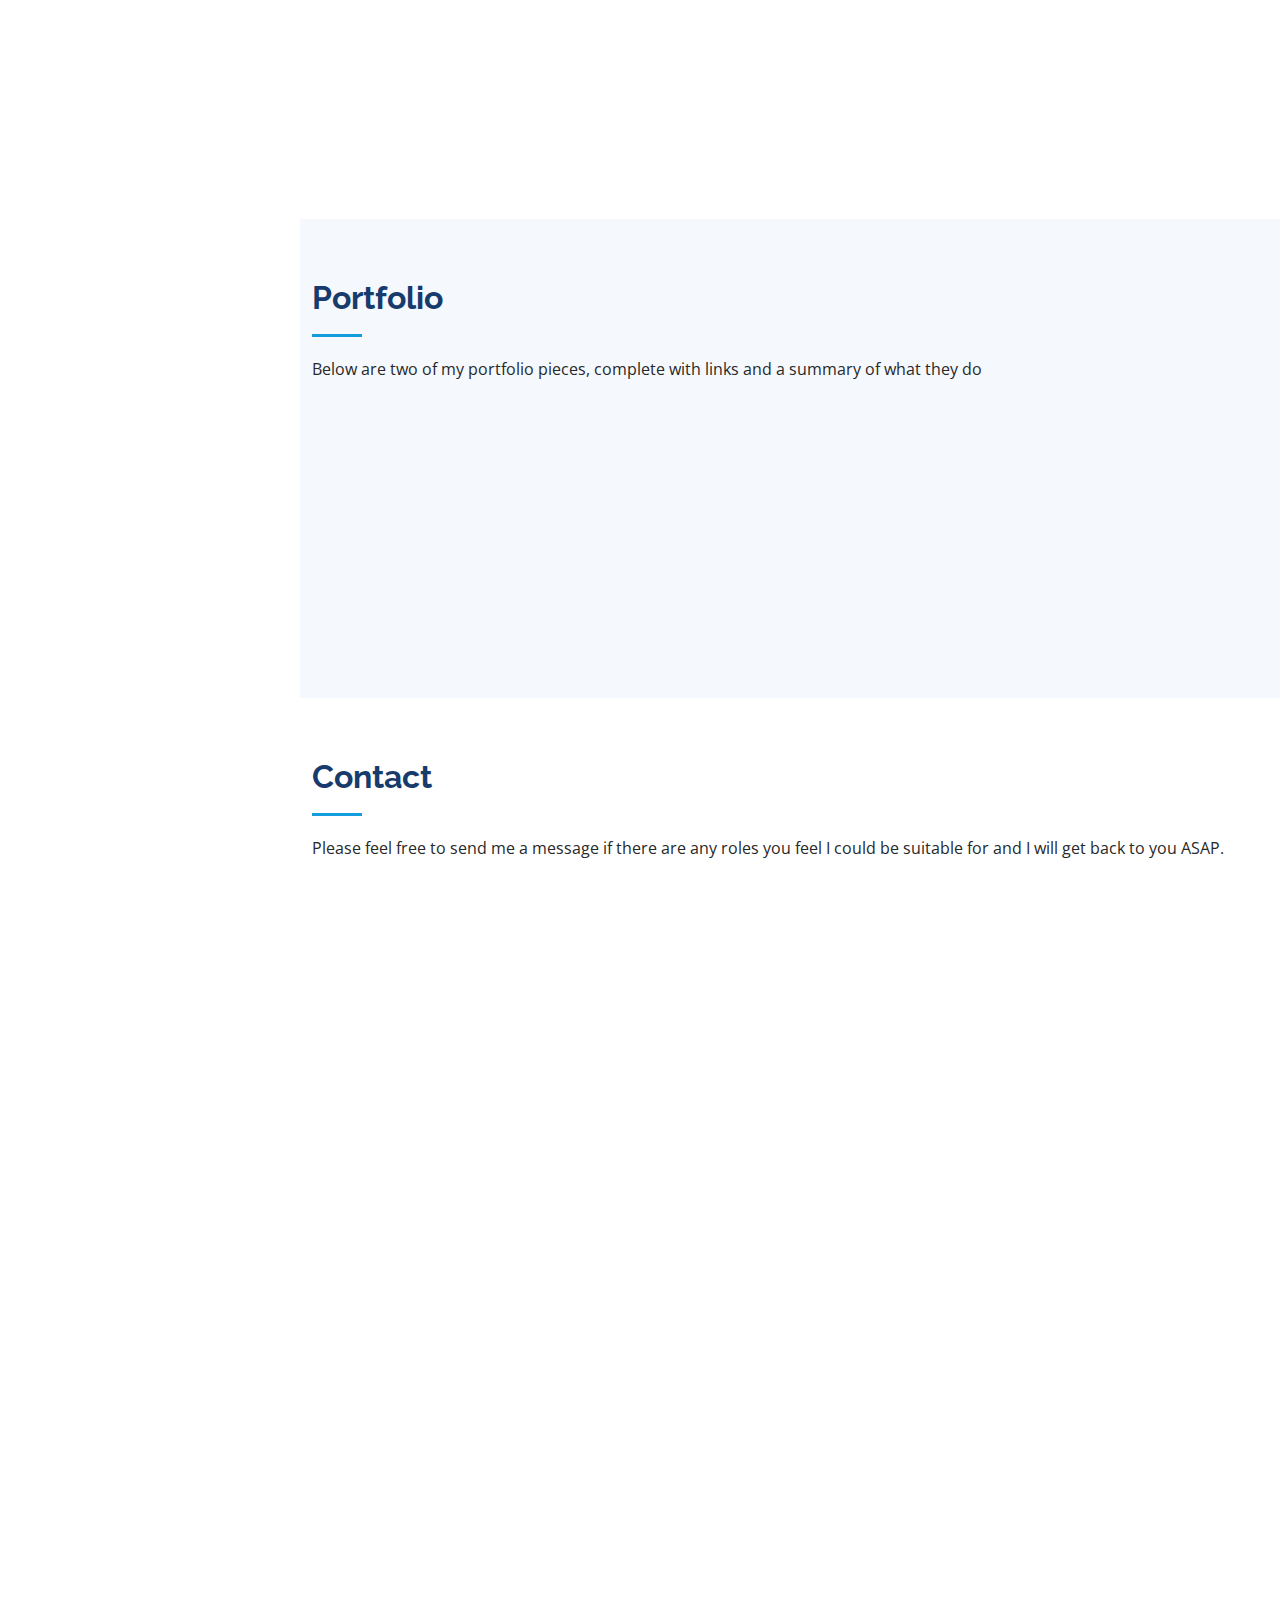
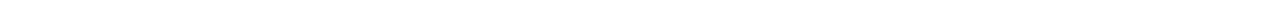
==== commit 16c5a211: "changing skills section of website" ====
--- a/index.html
+++ b/index.html
@@ -119,70 +119,17 @@
           <p>Below are the skills I have acquired since beginning my coding journey. </p>
         </div>
 
-        <div class="row skills-content">
-
-          <div class="col-lg-6" data-aos="fade-up">
-
-            <div class="progress">
-              <span class="skill">HTML <i class="val">90%</i></span>
-              <div class="progress-bar-wrap">
-                <div class="progress-bar" role="progressbar" aria-valuenow="90" aria-valuemin="0" aria-valuemax="100"></div>
-              </div>
-            </div>
-
-            <div class="progress">
-              <span class="skill">CSS <i class="val">90%</i></span>
-              <div class="progress-bar-wrap">
-                <div class="progress-bar" role="progressbar" aria-valuenow="90" aria-valuemin="0" aria-valuemax="100"></div>
-              </div>
-            </div>
-
-            <div class="progress">
-              <span class="skill">JavaScript <i class="val">80%</i></span>
-              <div class="progress-bar-wrap">
-                <div class="progress-bar" role="progressbar" aria-valuenow="80" aria-valuemin="0" aria-valuemax="100"></div>
-              </div>
-            </div>
-
-            <div class="progress">
-              <span class="skill">SQL <i class="val">80%</i></span>
-              <div class="progress-bar-wrap">
-                <div class="progress-bar" role="progressbar" aria-valuenow="80" aria-valuemin="0" aria-valuemax="100"></div>
-              </div>
-            </div>
-
-          </div>
-
-          <div class="col-lg-6" data-aos="fade-up" data-aos-delay="100">
-
-            <div class="progress">
-              <span class="skill">PHP <i class="val">80%</i></span>
-              <div class="progress-bar-wrap">
-                <div class="progress-bar" role="progressbar" aria-valuenow="80" aria-valuemin="0" aria-valuemax="100"></div>
-              </div>
-            </div>
-
-            <div class="progress">
-              <span class="skill">Java <i class="val">50%</i></span>
-              <div class="progress-bar-wrap">
-                <div class="progress-bar" role="progressbar" aria-valuenow="50" aria-valuemin="0" aria-valuemax="100"></div>
-              </div>
-            </div>
-
-            <div class="progress">
-              <span class="skill">C# <i class="val">50%</i></span>
-              <div class="progress-bar-wrap">
-                <div class="progress-bar" role="progressbar" aria-valuenow="50" aria-valuemin="0" aria-valuemax="100"></div>
-              </div>
-            </div>
-
-            <div class="progress">
-              <span class="skill">Python <i class="val">50%</i></span>
-              <div class="progress-bar-wrap">
-                <div class="progress-bar" role="progressbar" aria-valuenow="50" aria-valuemin="0" aria-valuemax="100"></div>
-              </div>
-            </div>
-
+        <div>
+
+          <div data-aos="fade-up">     
+              <img src="assets/img/sql-server.png" class="languageIcon" alt="SQL">
+              <img src="assets/img/html-5.png" class="languageIcon" alt="HTML">
+              <img src="assets/img/css.png" class="languageIcon" alt="CSS">
+              <img src="assets/img/javascript.png" class="languageIcon" alt="Javascript">
+              <img src="assets/img/php-code.png" class="languageIcon" alt="PHP">
+              <img src="assets/img/java.png" class="languageIcon" alt="Java">
+              <img src="assets/img/python.png" class="languageIcon" alt="Python">
+              <img src="assets/img/hashtag.png" class="languageIcon" alt="C#">
           </div>
 
         </div>
@@ -326,7 +273,7 @@
               <div class="email">
                 <i class="bi bi-envelope"></i>
                 <h4>Email:</h4>
-                <p>connor.clements@Live.co.uk</p>
+                <p>connor.clements@live.co.uk</p>
               </div>
 
               <div class="phone">
--- a/assets/css/style.css
+++ b/assets/css/style.css
@@ -23,8 +23,27 @@
   text-decoration: none;
 }
 
-h1, h2, h3, h4, h5, h6 {
+h1,
+h2,
+h3,
+h4,
+h5,
+h6 {
   font-family: "Raleway", sans-serif;
+}
+
+.languageIcon {
+  height: 120px;
+  width: 120px;
+  padding: 10px;
+  opacity: 1;
+  transition: 0.5s ease;
+  backface-visibility: hidden;
+}
+
+.languageIcon:hover {
+  opacity: 0.3;
+  transform: scale(0.95);
 }
 
 /*--------------------------------------------------------------
@@ -94,7 +113,8 @@
   font-family: "Poppins", sans-serif;
 }
 
-#header .profile h1 a, #header .profile h1 a:hover {
+#header .profile h1 a,
+#header .profile h1 a:hover {
   color: #fff;
   text-decoration: none;
 }
@@ -152,7 +172,8 @@
   white-space: nowrap;
 }
 
-.nav-menu a, .nav-menu a:focus {
+.nav-menu a,
+.nav-menu a:focus {
   display: flex;
   align-items: center;
   color: #a8a9b4;
@@ -162,18 +183,25 @@
   font-size: 15px;
 }
 
-.nav-menu a i, .nav-menu a:focus i {
+.nav-menu a i,
+.nav-menu a:focus i {
   font-size: 24px;
   padding-right: 8px;
   color: #6f7180;
 }
 
-.nav-menu a:hover, .nav-menu .active, .nav-menu .active:focus, .nav-menu li:hover > a {
+.nav-menu a:hover,
+.nav-menu .active,
+.nav-menu .active:focus,
+.nav-menu li:hover > a {
   text-decoration: none;
   color: #fff;
 }
 
-.nav-menu a:hover i, .nav-menu .active i, .nav-menu .active:focus i, .nav-menu li:hover > a i {
+.nav-menu a:hover i,
+.nav-menu .active i,
+.nav-menu .active:focus i,
+.nav-menu li:hover > a i {
   color: #149ddd;
 }
 
@@ -300,7 +328,7 @@
 }
 
 .section-title h2::after {
-  content: '';
+  content: "";
   position: absolute;
   display: block;
   width: 50px;
@@ -433,7 +461,7 @@
 .skills .progress-bar {
   width: 1px;
   height: 10px;
-  transition: .9s;
+  transition: 0.9s;
   background-color: #149ddd;
 }
 
@@ -528,7 +556,8 @@
   transition: all 0.3s ease-in-out;
 }
 
-.portfolio #portfolio-flters li:hover, .portfolio #portfolio-flters li.filter-active {
+.portfolio #portfolio-flters li:hover,
+.portfolio #portfolio-flters li.filter-active {
   color: #149ddd;
 }
 
@@ -614,7 +643,10 @@
   position: relative;
 }
 
-.portfolio-details .portfolio-details-slider .swiper-pagination .swiper-pagination-bullet {
+.portfolio-details
+  .portfolio-details-slider
+  .swiper-pagination
+  .swiper-pagination-bullet {
   width: 12px;
   height: 12px;
   background-color: #fff;
@@ -622,7 +654,10 @@
   border: 1px solid #149ddd;
 }
 
-.portfolio-details .portfolio-details-slider .swiper-pagination .swiper-pagination-bullet-active {
+.portfolio-details
+  .portfolio-details-slider
+  .swiper-pagination
+  .swiper-pagination-bullet-active {
   background-color: #149ddd;
 }
 
@@ -746,7 +781,8 @@
   margin: 0;
 }
 
-.testimonials .testimonial-item .quote-icon-left, .testimonials .testimonial-item .quote-icon-right {
+.testimonials .testimonial-item .quote-icon-left,
+.testimonials .testimonial-item .quote-icon-right {
   color: #c3e8fa;
   font-size: 26px;
 }
@@ -875,7 +911,9 @@
   color: #fff;
 }
 
-.contact .info .email:hover i, .contact .info .address:hover i, .contact .info .phone:hover i {
+.contact .info .email:hover i,
+.contact .info .address:hover i,
+.contact .info .phone:hover i {
   background: #149ddd;
   color: #fff;
 }
@@ -949,7 +987,8 @@
   padding-bottom: 8px;
 }
 
-.contact .php-email-form input, .contact .php-email-form textarea {
+.contact .php-email-form input,
+.contact .php-email-form textarea {
   border-radius: 0;
   box-shadow: none;
   font-size: 14px;
